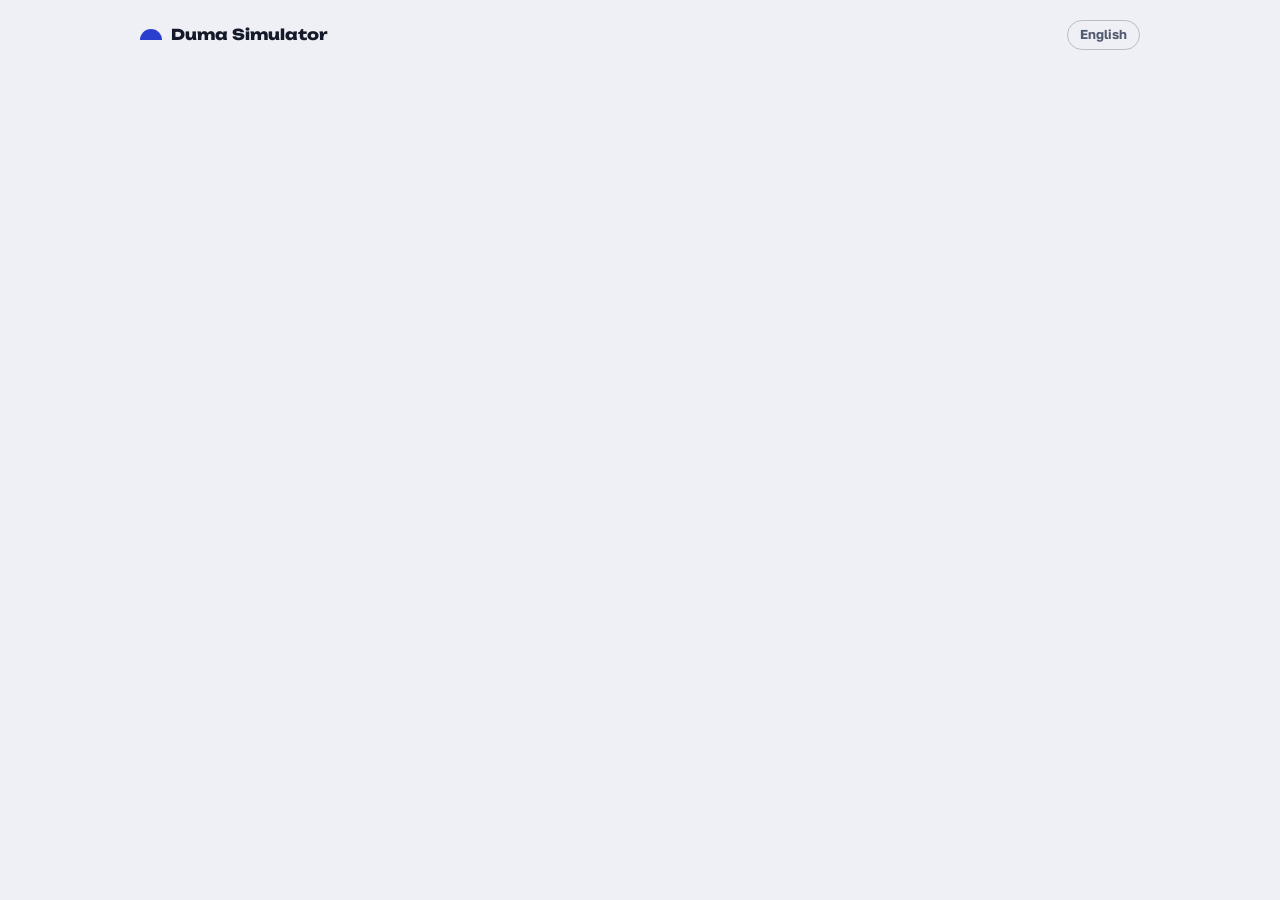
==== ru/index.html @ 5d087ceb "Add Bulgarian scenarios: 2024 and 2026 National Assembly elections with 2030s futures Co-Authored-By" ====
<!DOCTYPE html>
<html lang="ru">
<head>
<meta charset="UTF-8">
<meta name="viewport" content="width=device-width, initial-scale=1">
<title>Duma Simulator — тест</title>
<meta name="description" content="Тест о Государственной думе: выборы 1993–2026 годов, партии, коалиции, правительство и состав Думы по вашим ответам.">
<!--redirect--><script>try{if(localStorage.getItem('duma-sim-lang')==='en')location.replace('../index.html');}catch(e){}</script><!--/redirect-->
<link rel="icon" type="image/svg+xml" href="../img/favicon.svg">
<link rel="icon" type="image/png" sizes="180x180" href="../img/icon-180.png">
<link rel="apple-touch-icon" href="../img/icon-180.png">
<link rel="preconnect" href="https://fonts.googleapis.com">
<link rel="preconnect" href="https://fonts.gstatic.com" crossorigin>
<link rel="stylesheet" href="https://fonts.googleapis.com/css2?family=Golos+Text:wght@400;500;600;700&family=Unbounded:wght@600;800&display=swap">
<link rel="stylesheet" href="../css/styles.css?v=31">
</head>
<body>

<div class="wrap">
  <div class="top">
    <div class="brand"><i></i>Duma Simulator</div>
    <div class="top-r">
      <button type="button" class="link" id="toBuild" hidden>← К настройкам теста</button>
      <!--lang--><a class="lang" href="../index.html" lang="en" onclick="try{localStorage.setItem('duma-sim-lang','en')}catch(e){}">English</a><!--/lang-->
    </div>
  </div>
  <main id="app"></main>
</div>

<script src="../vendor/d3.min.js?v=31"></script>
<script src="../vendor/d3-parliament.js?v=31"></script>
<script src="js/photos.js?v=31"></script>
<script src="js/logos.js?v=31"></script>
<script src="js/data.js?v=31"></script>
<script src="js/world.js?v=31"></script>
<script src="../js/map.js?v=31"></script>
<script src="js/future.js?v=31"></script>
<script src="../js/futmap.js?v=31"></script>
<script src="js/bulgaria.js?v=31"></script>
<script src="../js/bgmap.js?v=31"></script>
<script src="js/app.js?v=31"></script>
</body>
</html>
---- css/styles.css ----
/* Базовый сброс */
html{-webkit-text-size-adjust:100%}
body{margin:0}
img{max-width:100%}
[hidden]{display:none!important}

/* Layout: одна рабочая колонка 1040px; конструктор — пресеты и четыре пронумерованных шага, дальше тест идёт экран за экраном */
:root{
  --bg:#eef0f5; --surface:#ffffff; --sunk:#e5e8ef; --pend:#d3d8e3;
  --line:rgba(22,28,45,.12); --line2:rgba(22,28,45,.24);
  --ink:#151a2b; --ink2:#525a70; --ink3:#868da3;
  --accent:#2a3fd0; --accent-soft:#e3e7fb; --accent-mid:#b9c2f4; --on-accent:#ffffff;
  --accent2:#d9781a; --gold:#f2c230; --on-gold:#3a2c00; --up:#1f9d55; --down:#d64545;
  --wb-bg:#f8f9fa; --wb-fg:#202122; --wb-line:#a2a9b1; --wb-head:#eaecf0; --wb-link:#3366cc; --wb-mute:#54595d;
  --display:'Unbounded','Golos Text',system-ui,sans-serif;
  --body:'Golos Text',system-ui,-apple-system,'Segoe UI',sans-serif;
}
@media (prefers-color-scheme: dark){ :root:not([data-theme="light"]){
  --bg:#0f1220; --surface:#191d2e; --sunk:#232840; --pend:#31374f;
  --line:rgba(255,255,255,.09); --line2:rgba(255,255,255,.22);
  --ink:#e9ebf3; --ink2:#a3aabf; --ink3:#6b728b;
  --accent:#8f9dff; --accent-soft:#232b55; --accent-mid:#3a478c; --on-accent:#0f1220;
  --accent2:#f0a550; --gold:#ffd84d; --on-gold:#221a00; --up:#5fe39a; --down:#ff7b7b; color-scheme:dark } }
:root[data-theme="dark"]{
  --bg:#0f1220; --surface:#191d2e; --sunk:#232840; --pend:#31374f;
  --line:rgba(255,255,255,.09); --line2:rgba(255,255,255,.22);
  --ink:#e9ebf3; --ink2:#a3aabf; --ink3:#6b728b;
  --accent:#8f9dff; --accent-soft:#232b55; --accent-mid:#3a478c; --on-accent:#0f1220;
  --accent2:#f0a550; --gold:#ffd84d; --on-gold:#221a00; --up:#5fe39a; --down:#ff7b7b; color-scheme:dark }

*{box-sizing:border-box}
body{background:var(--bg);color:var(--ink);font:400 15px/1.5 var(--body)}
button,input,select,textarea{font:inherit;color:inherit}
:focus-visible{outline:2px solid var(--accent);outline-offset:2px;border-radius:6px}
h1,h2,h3{font-family:var(--display);text-wrap:balance;margin:0;letter-spacing:-.01em}
.wrap{max-width:1040px;margin:0 auto;padding-inline:20px;padding-block:20px 56px}
.top{display:flex;align-items:center;justify-content:space-between;gap:12px;flex-wrap:wrap;margin-bottom:22px}
.brand{font:800 15px var(--display);display:flex;align-items:center;gap:9px}
.top-r{display:flex;align-items:center;gap:6px 16px;flex-wrap:wrap}
.lang{font-size:13px;font-weight:700;color:var(--ink2);text-decoration:none;border:1px solid var(--line2);border-radius:999px;padding:4px 12px}
.lang:hover{color:var(--accent);border-color:var(--accent)}
.brand i{width:22px;height:11px;border-radius:22px 22px 0 0;background:var(--accent);display:block}
.dot{display:inline-block;width:10px;height:10px;border-radius:50%;margin-right:6px;flex-shrink:0}
.logo{display:inline-block;width:22px;height:22px;border-radius:6px;object-fit:contain;background:var(--wb-bg);border:2px solid var(--line2);margin-right:7px;vertical-align:-6px;flex-shrink:0}
.hint{font-size:13px;color:var(--ink2);margin:0;max-width:68ch}
.cta{border:0;border-radius:999px;background:var(--accent);color:var(--on-accent);font-weight:700;padding:11px 22px;cursor:pointer}
.cta:disabled{opacity:.35;cursor:default}
.cta.ghost{background:transparent;color:var(--accent);box-shadow:inset 0 0 0 1.5px var(--accent)}
.link{border:0;background:none;color:var(--ink2);font-weight:600;font-size:13.5px;cursor:pointer;padding:6px 0}
.link:hover{color:var(--accent)}
.link:disabled{opacity:.35;cursor:default}
.box{background:var(--surface);border:1px solid var(--line);border-radius:14px;padding:18px}
.stack{display:grid;gap:18px}

/* Зал (d3-parliament) */
.hemi svg{display:block;width:100%;height:auto;overflow:visible}
.hemi .seat{transition:fill .45s ease,opacity .3s}
.hemi .seat.dim{opacity:.13}
.hemi .big{fill:var(--ink);font:800 44px var(--display)}
.hemi .sm{fill:var(--ink2);font:500 17px var(--body)}

/* Конструктор */
.intro h1{font-size:clamp(26px,4.6vw,42px);line-height:1.08;margin-bottom:10px}
.intro p{color:var(--ink2);max-width:62ch;margin:0}
.step{display:grid;gap:14px}
.step>header{display:flex;align-items:baseline;gap:6px 12px;flex-wrap:wrap}
.step .num{font:800 13px var(--display);color:var(--on-accent);background:var(--accent);width:26px;height:26px;border-radius:50%;display:inline-flex;align-items:center;justify-content:center;flex-shrink:0;align-self:center}
.step h2{font-size:19px}
.presets{display:grid;grid-template-columns:repeat(auto-fill,minmax(190px,1fr));gap:8px}
.preset{position:relative;display:block;text-align:left;border:1.5px solid var(--line2);background:var(--surface);border-radius:12px;padding:10px 12px;cursor:pointer;min-width:0}
.preset:hover{border-color:var(--accent)}
.preset[aria-pressed="true"]{border-color:var(--accent);box-shadow:0 0 0 1px var(--accent);background:var(--accent-soft)}
.preset b{display:block;padding-right:18px}
.preset span{display:block;font-size:12.5px;color:var(--ink2);line-height:1.35;margin-top:2px}
.pwrap{position:relative;min-width:0;display:grid}
.pwrap .x{position:absolute;top:4px;right:4px;width:24px;height:24px;font-size:16px}
.psave{display:flex;gap:8px;flex-wrap:wrap;align-items:center}
.psave .in{flex:1;min-width:160px;max-width:320px}
.parl{display:grid;grid-template-columns:1.1fr .9fr;gap:28px;align-items:center}
.parl-form{display:grid;gap:16px;min-width:0}
.lbl{font-size:12px;font-weight:700;letter-spacing:.06em;text-transform:uppercase;color:var(--ink2);display:block;margin-bottom:6px}
.seats{display:flex;align-items:center;gap:14px}
.seats input[type=number]{width:108px;font:800 24px var(--display);padding:6px 10px;border:1.5px solid var(--line2);border-radius:10px;background:var(--surface);font-variant-numeric:tabular-nums}
.seats input[type=range]{flex:1;min-width:0;accent-color:var(--accent)}
.chips{display:flex;flex-wrap:wrap;gap:6px}
.chip{border:1px solid var(--line2);background:var(--surface);border-radius:999px;padding:4px 12px;font-size:12.5px;font-weight:600;cursor:pointer;color:var(--ink2);display:inline-flex;align-items:center}
.chip:hover,.chip[aria-pressed="true"]{border-color:var(--accent);color:var(--accent)}
.chip[aria-pressed="true"]{background:var(--accent-soft)}
.sys{border:0;padding:0;margin:0;display:grid;grid-template-columns:repeat(auto-fit,minmax(170px,1fr));gap:8px;min-width:0}
.sys label{position:relative;display:block;border:1.5px solid var(--line2);border-radius:12px;padding:10px 12px;cursor:pointer;background:var(--surface)}
.sys input[type=radio],.sys input[type=checkbox]{position:absolute;opacity:0}
.sys label:has(input:checked){border-color:var(--accent);box-shadow:0 0 0 1px var(--accent);background:var(--accent-soft)}
.sys label:has(input:focus-visible){outline:2px solid var(--accent);outline-offset:2px}
.sys label:has(input:disabled){opacity:.45;cursor:default}
.sys b{display:block;font-weight:700;margin-bottom:2px;line-height:1.25}
.sys span{font-size:12.5px;color:var(--ink2);line-height:1.4;display:block}
.parl-fig{margin:0;min-width:0}
.parl-leg{display:flex;flex-wrap:wrap;justify-content:center;gap:4px 16px;font-size:12.5px;color:var(--ink2);margin-top:8px}
.parl-leg b{color:var(--ink);font-variant-numeric:tabular-nums}
.ring{display:inline-block;width:10px;height:10px;border-radius:50%;border:3px solid var(--accent2);margin-right:6px}
.note{font-size:12.5px;color:var(--ink2);background:var(--sunk);border-radius:8px;padding:8px 11px}

.rows{display:grid;gap:6px}
.in{width:100%;min-width:0;border:1px solid var(--line);border-radius:8px;background:var(--surface);padding:6px 9px}
.in:hover{border-color:var(--line2)}
textarea.in{resize:vertical;line-height:1.35;display:block}
input[type=color]{width:34px;height:32px;padding:2px;border:1px solid var(--line2);border-radius:8px;background:var(--surface);cursor:pointer}
.x{border:0;background:none;color:var(--ink3);cursor:pointer;font-size:18px;line-height:1;width:30px;height:30px;border-radius:8px}
.x:hover{color:var(--down);background:var(--sunk)}
.x:disabled{opacity:.3;cursor:default}
.add{justify-self:start;border:1px dashed var(--line2);background:none;border-radius:8px;padding:6px 12px;font-size:13px;font-weight:600;color:var(--ink2);cursor:pointer}
.add:hover{color:var(--accent);border-color:var(--accent)}
.card{border:1px solid var(--line);border-radius:12px;background:var(--surface)}
.card>summary{cursor:pointer;padding:11px 14px;display:flex;align-items:center;gap:6px;font-weight:700}
.card>summary small{margin-left:auto;font-weight:500;color:var(--ink2);font-size:12.5px;white-space:nowrap}
.c-body{padding:4px 14px 14px;display:grid;gap:12px}
.c-body:empty{display:none}
.f-f{display:grid;grid-template-columns:34px minmax(120px,1fr) 2fr 30px;gap:8px;align-items:center}
.f-logo{display:flex;align-items:center;gap:10px;flex-wrap:wrap;font-size:13px;color:var(--ink2)}
.f-logo .logo{width:44px;height:44px;border-radius:10px;margin:0}
.f-logo .ph{width:44px;height:44px;border-radius:10px;border:1px dashed var(--line2);display:inline-flex;align-items:center;justify-content:center;font-size:11px;color:var(--ink3)}
.f-logo input[type=file]{font-size:12.5px;max-width:100%}
.tg{display:grid;grid-template-columns:110px 1fr;gap:8px;align-items:start}
.tg>span{font-size:11.5px;font-weight:700;letter-spacing:.05em;text-transform:uppercase;color:var(--ink3);padding-top:5px}
.tchip{border:1px solid var(--line2);background:var(--surface);border-radius:999px;padding:3px 10px;font-size:12.5px;font-weight:600;color:var(--ink2);cursor:pointer;display:inline-flex;align-items:center;gap:5px}
.tchip small{font-size:11px;font-weight:500;opacity:.85}
.tchip[data-l="1"]{background:var(--accent-soft);color:var(--ink);border-color:var(--accent-mid)}
.tchip[data-l="2"]{background:var(--accent-mid);color:var(--ink);border-color:var(--accent)}
.tchip[data-l="3"]{background:var(--accent);color:var(--on-accent);border-color:var(--accent)}
span.tchip{cursor:default}
.tchip .rm{border:0;background:none;color:inherit;cursor:pointer;padding:0 0 0 2px;font-size:14px;line-height:1}
.t-f{display:grid;grid-template-columns:34px 1.2fr 1fr 1fr 30px;gap:8px;align-items:center}
.q{border-top:1px solid var(--line);padding-top:12px;display:grid;gap:8px}
.q.off .q-ab,.q.off .q-t,.q.off .q-ax{opacity:.45}
.q-head{display:grid;grid-template-columns:22px 1fr 30px;gap:8px;align-items:center}
.q-head input[type=checkbox]{width:18px;height:18px;accent-color:var(--accent)}
.q-t{font-weight:700}
.q-ab{display:grid;grid-template-columns:1fr 1fr;gap:10px;padding-left:30px}
.opt{display:grid;gap:6px;min-width:0;align-content:start}
.opt label{display:grid;grid-template-columns:16px 1fr;gap:6px;align-items:start;font:800 12px var(--display);color:var(--ink3)}
.opt label span{padding-top:9px}
.trs{display:flex;flex-wrap:wrap;gap:5px;align-items:center;padding-left:22px}
.tsel{width:auto;max-width:150px;padding:3px 6px;font-size:12.5px;border-radius:999px;color:var(--ink2)}
.q-ax{padding-left:30px;display:grid;grid-template-columns:1fr auto;gap:10px;align-items:center;font-size:12px;color:var(--ink2)}
.q-ax svg{display:block;width:100%;height:auto}
.q-ax .in{width:auto;font-size:12.5px;padding:3px 6px}
.launch{position:sticky;bottom:calc(10px + env(safe-area-inset-bottom,0px));z-index:5;display:flex;align-items:center;gap:8px 16px;flex-wrap:wrap;background:var(--surface);border:1px solid var(--line2);border-radius:16px;padding:12px 16px;box-shadow:0 10px 30px rgba(10,14,40,.14)}
.launch span{font-size:13px;color:var(--ink2);flex:1;min-width:150px}
.io textarea{width:100%;min-height:120px;font:12px/1.4 ui-monospace,Consolas,monospace;margin:8px 0}
.io summary{cursor:pointer;font-weight:700}
.io .r{display:flex;gap:8px 14px;flex-wrap:wrap;align-items:center}

/* Приоритеты и вердикт о системе */
.narrow{max-width:720px;margin:0 auto}
.narrow h2,.res h2{font-size:clamp(24px,4vw,36px);line-height:1.1;margin-bottom:8px}
.lead{color:var(--ink2);margin:0 0 16px;max-width:60ch}
.lead b{color:var(--ink)}
.pr{display:grid;grid-template-columns:1fr 64px;gap:8px 12px;align-items:center;background:var(--surface);border:1px solid var(--line);border-radius:12px;padding:10px 12px}
.pr.off .nm,.pr.off .st{opacity:.45}
.pr .nm{font-weight:700;line-height:1.2;min-width:0}
.pr .nm small{display:block;font-weight:500;font-size:12px;color:var(--ink2);margin-top:2px}
.pr .st{text-align:right;font:800 18px var(--display);font-variant-numeric:tabular-nums;line-height:1}
.pr .st small{display:block;font:600 10.5px var(--body);color:var(--ink3);margin-top:3px}
.seg{grid-column:1/-1;display:flex;gap:2px;background:var(--sunk);border-radius:10px;padding:3px}
.seg button{flex:1;min-width:0;border:0;background:none;border-radius:7px;padding:6px 2px;font-size:12.5px;font-weight:600;color:var(--ink2);cursor:pointer;white-space:nowrap;overflow:hidden;text-overflow:ellipsis}
.seg button[aria-checked="true"]{background:var(--accent);color:var(--on-accent)}
.seg button[data-l="0"][aria-checked="true"]{background:var(--ink3);color:var(--surface)}
.go{display:flex;align-items:center;gap:14px;flex-wrap:wrap;margin-top:18px}
.go span{font-size:13px;color:var(--ink2)}
.vd{display:grid;gap:8px;margin:0 0 14px}
.vd div{display:grid;grid-template-columns:minmax(0,1.3fr) 1fr 34px;gap:10px;align-items:center;font-size:13.5px}
.vd div.win{font-weight:700}
.vd i{display:block;height:8px;border-radius:4px;background:var(--pend);overflow:hidden}
.vd i b{display:block;height:100%;background:var(--ink3);border-radius:4px}
.vd .win i b{background:var(--accent)}
.vd em{font:800 13px var(--display);font-style:normal;text-align:right;font-variant-numeric:tabular-nums}

/* Вопрос */
.prog{display:flex;gap:3px;margin-bottom:22px}
.prog i{flex:1;height:5px;border-radius:3px;background:var(--pend)}
.prog i.gap{margin-left:7px}
.prog i.done{background:var(--accent)}
.prog i.skip{background:color-mix(in srgb,var(--accent) 35%,var(--pend))}
.prog i.cur{background:var(--ink2)}
.meta{display:flex;align-items:center;gap:8px 10px;flex-wrap:wrap;font-size:13px;color:var(--ink2);margin-bottom:12px}
.meta b{color:var(--ink);font-size:14px}
.pill{border-radius:999px;padding:2px 10px;background:var(--surface);border:1px solid var(--line2);font-weight:700;color:var(--ink);font-size:12px}
.pill.d{border-color:var(--accent2)}
.qtitle{font-size:clamp(22px,3.4vw,32px);line-height:1.15;margin-bottom:20px}
.poles{display:grid;grid-template-columns:1fr 1fr;gap:12px}
.pole{border:1.5px solid var(--line2);background:var(--surface);border-radius:12px;padding:12px 14px;line-height:1.4;font-weight:600;cursor:pointer;text-align:left;opacity:var(--o,1);transition:border-color .2s,opacity .2s;min-width:0}
.pole.r{text-align:right}
.pole em{display:block;font:800 12px var(--display);font-style:normal;color:var(--ink3);margin-bottom:3px}
.pole.on{border-color:var(--accent);box-shadow:0 0 0 1px var(--accent)}
.pole.on em{color:var(--accent)}
.track{position:relative;height:56px;margin:14px 18px 0;touch-action:none;cursor:pointer;user-select:none;-webkit-user-select:none}
.track .rail{position:absolute;left:0;right:0;top:25px;height:6px;border-radius:3px;background:var(--pend)}
.track .tick{position:absolute;top:21px;width:2px;height:14px;margin-left:-1px;background:var(--line2)}
.track .tick.c{background:var(--ink3);height:18px;top:19px}
.track .fill{position:absolute;top:25px;height:6px;border-radius:3px;background:var(--accent)}
.ball{position:absolute;top:10px;width:36px;height:36px;margin-left:-18px;border-radius:50%;background:var(--surface);border:3px solid var(--ink3);box-shadow:0 4px 14px rgba(0,0,0,.18);cursor:grab;outline:none;transition:border-color .2s,transform .15s}
.ball::after{content:"";position:absolute;inset:7px;border-radius:50%;background:var(--ink3)}
.track.set .ball{border-color:var(--accent)}
.track.set .ball::after{background:var(--accent)}
.ball:focus-visible{box-shadow:0 0 0 4px color-mix(in srgb,var(--accent) 35%,transparent),0 4px 14px rgba(0,0,0,.18)}
.track.drag .ball{cursor:grabbing;transform:scale(1.12)}
.track.anim .ball,.track.anim .fill{transition:left .25s ease,width .25s ease,border-color .2s}
.val{text-align:center;font-size:13.5px;font-weight:600;color:var(--ink2);min-height:20px;margin-top:2px}
.nav2{display:flex;align-items:center;gap:18px;flex-wrap:wrap;margin-top:22px}
.kbd{font-size:11.5px;color:var(--ink3);margin-top:12px}
@media (hover:none){.kbd{display:none}}

/* Табло */
.board h2{font-size:clamp(18px,3vw,26px);line-height:1.15}
.board h2 em{font-style:normal;color:var(--accent)}
.board .eyebrow{font-size:11px;font-weight:700;letter-spacing:.12em;text-transform:uppercase;color:var(--ink2)}
.bcols{display:grid;grid-template-columns:1.05fr .95fr;gap:28px;align-items:center;margin-top:14px}
.bcols>*{min-width:0}
.sb{position:relative}
.sr{position:absolute;left:0;right:0;height:40px;display:grid;grid-template-columns:22px 1fr 54px 44px;gap:10px;align-items:center;padding:0 10px 0 8px;border-radius:9px;background:var(--sunk);border-left:4px solid var(--c);transition:top .8s cubic-bezier(.2,.8,.2,1)}
.sr.maj{box-shadow:0 0 0 2px var(--gold)}
.sr .rk{font:800 13px var(--display);color:var(--ink2);text-align:center}
.sr .nm{min-width:0}
.sr .nm b{display:block;font-size:13.5px;white-space:nowrap;overflow:hidden;text-overflow:ellipsis;line-height:1.2}
.sr .nm .logo{width:16px;height:16px;border-width:1px;border-radius:4px;margin-right:5px;vertical-align:-3px}
.sr .bar{display:block;position:relative;height:4px;border-radius:2px;background:var(--pend);margin-top:4px}
.sr .bar span{position:absolute;left:0;top:0;bottom:0;border-radius:2px;background:var(--c);transition:width .7s ease}
.sr .bar em{position:absolute;left:70%;top:-3px;bottom:-3px;width:2px;background:var(--ink3)}
.sr .pts{justify-self:center;font:800 12px var(--display);color:var(--on-gold);background:var(--gold);border-radius:7px;padding:3px 6px;min-width:40px;text-align:center;opacity:0;transform:scale(.4);transition:opacity .25s,transform .4s cubic-bezier(.3,1.6,.5,1)}
.sr .pts.show{opacity:1;transform:none}
.sr .pts.zero{background:var(--pend);color:var(--ink2)}
.sr .pts.neg{background:var(--down);color:var(--surface)}
.sr .tot{text-align:right;font:800 17px var(--display);font-variant-numeric:tabular-nums}
.msg{min-height:22px;margin:10px 0 0;font-weight:700;text-align:center}
.bfoot{display:flex;justify-content:space-between;gap:10px;flex-wrap:wrap;margin-top:12px;font-size:12px;color:var(--ink2)}
.bnav{display:flex;align-items:center;justify-content:space-between;gap:12px;flex-wrap:wrap;margin-top:16px}

/* Результат */
.main{display:grid;grid-template-columns:1.1fr .9fr;gap:32px;align-items:center}
.main>*{min-width:0}
.leg{display:grid;gap:2px}
.row{display:grid;grid-template-columns:auto minmax(0,1.5fr) 1fr auto;gap:8px;align-items:center;border:0;background:none;text-align:left;padding:7px 6px;border-radius:8px;cursor:pointer;font-size:13.5px}
.row:hover,.row[aria-pressed="true"]{background:var(--sunk)}
.row .dot,.row .logo{margin:0}
.row b{white-space:nowrap;overflow:hidden;text-overflow:ellipsis}
.row .bar{height:8px;border-radius:4px;background:var(--pend);overflow:hidden}
.row .bar span{display:block;height:100%;border-radius:4px;transition:width .5s}
.row .n{text-align:right;font:800 13px var(--display);font-variant-numeric:tabular-nums;white-space:nowrap}
.row .n small{font:500 11px var(--body);color:var(--ink2);margin-right:6px}
.row.zero{opacity:.45}
.desc{font-size:13px;color:var(--ink2);background:var(--sunk);border-radius:8px;padding:9px 11px;margin-top:8px;min-height:40px}
.desc b{color:var(--ink)}
.box h3{font-size:15px;margin-bottom:4px}
.box .hint{margin-bottom:10px}
.coal{display:grid;grid-template-columns:repeat(auto-fit,minmax(240px,1fr));gap:8px}
.co{border:1px solid var(--line2);border-radius:10px;padding:9px 11px;min-width:0}
.co .t{display:flex;justify-content:space-between;align-items:baseline;gap:8px;font-size:13px;font-weight:700}
.co .t em{font:800 14px var(--display);font-style:normal;color:var(--accent)}
.co .bar{position:relative;display:flex;height:10px;border-radius:5px;overflow:hidden;background:var(--pend);margin-top:7px}
.co .bar span{display:block;height:100%}
.co .bar em{position:absolute;top:-2px;bottom:-2px;width:2px;background:var(--ink);opacity:.7}
.ths{display:grid;grid-template-columns:1fr 1fr;gap:6px 22px}
.tr{display:grid;grid-template-columns:1fr 60px;gap:5px 10px;align-items:center;padding:8px;border-radius:10px;border:1px solid transparent;cursor:pointer;min-width:0}
.tr:hover,.tr[aria-pressed="true"]{background:var(--sunk)}
.tr[aria-pressed="true"]{border-color:var(--line2)}
.tr .nm{font-weight:700;font-size:13.5px;min-width:0}
.tr .n{text-align:right;font:800 15px var(--display);font-variant-numeric:tabular-nums}
.tr .tb{grid-column:1/-1;display:flex;height:10px;border-radius:5px;overflow:hidden;background:var(--pend)}
.tr .tb i{display:block;height:100%}
.tr.na{opacity:.5;cursor:default}
.strips{display:grid;grid-template-columns:1fr 1fr;gap:10px 14px;align-items:start}
.strip{background:var(--sunk);border-radius:12px;padding:10px 12px 6px;min-width:0}
.strip .l{display:flex;justify-content:space-between;gap:8px;font-size:11.5px;color:var(--ink2)}
.strip .l b{color:var(--ink);font-size:12px;text-align:center}
.strip svg{display:block}
.fleg{display:flex;flex-wrap:wrap;gap:4px 12px;font-size:11.5px;color:var(--ink2);margin-bottom:10px}
.fleg .dot{width:8px;height:8px;margin-right:4px}
.you{background:var(--surface);box-shadow:inset 0 0 0 2px var(--ink)}
.qd summary{cursor:pointer;font-size:11.5px;font-weight:600;color:var(--accent);width:max-content;padding:2px 0}
.qd[open]{background:var(--surface);border-radius:10px;padding:4px 10px 6px;margin:4px -4px 6px}
.qr{padding:8px 0;border-top:1px solid var(--line)}
.qr .h{display:flex;justify-content:space-between;align-items:center;gap:8px;font-size:12.5px;flex-wrap:wrap}
.near{display:inline-flex;align-items:center;padding:3px 10px 3px 8px;border-radius:999px;font-size:11.5px;font-weight:700;background:color-mix(in srgb,var(--c) 14%,var(--surface));border:1px solid color-mix(in srgb,var(--c) 50%,transparent)}
.near small{font-size:10.5px;font-weight:500;color:var(--ink2);margin-right:6px}
.near .dot{width:8px;height:8px;margin-right:5px;background:var(--c)}
.near.off{font-weight:500;color:var(--ink3);background:var(--sunk);border-color:var(--line)}
.qr .ab{display:flex;justify-content:space-between;gap:12px;font-size:10.5px;line-height:1.35;color:var(--ink3)}
.qr .ab span{max-width:48%}
.qr .ab span+span{text-align:right}
.acts{display:flex;flex-wrap:wrap;gap:10px}
/* Мир вокруг Думы: карта, законопроекты */
#presbox:empty,#mapbox:empty,#billbox:empty{display:none}
.co .bar em.cm{background:var(--accent2);opacity:1}
.mapgrid{display:grid;grid-template-columns:1.6fr 1fr;gap:20px;align-items:start}
.mapgrid>*{min-width:0}
.rumap svg{display:block;width:100%;height:auto}
.rumap .rg{stroke:var(--surface);stroke-width:.7;cursor:pointer;transition:opacity .2s}
.rumap .rg:hover{opacity:.75}
.rumap .rg.sel{stroke:var(--ink);stroke-width:2}
.rumap .rg.city{stroke:var(--ink);stroke-width:1.2}
.bill{border-top:1px solid var(--line);padding:12px 0 4px}
.bill .h{display:flex;justify-content:space-between;align-items:center;gap:10px;flex-wrap:wrap;margin-bottom:2px}
.bill .hint{margin:4px 0;max-width:none}
.pill.ok{border-color:var(--up);color:var(--up)}
.pill.bad{border-color:var(--down);color:var(--down)}
.vbar{position:relative;display:flex;height:12px;border-radius:6px;background:var(--pend);margin:8px 0 4px}
.vbar span{display:block;height:100%}
.vbar .y{background:var(--up);border-radius:6px 0 0 6px}
.vbar .a{background:var(--ink3)}
.vbar .n{background:var(--down)}
.vbar em{position:absolute;top:-3px;bottom:-3px;width:2px;background:var(--ink)}
.vnum{display:flex;flex-wrap:wrap;gap:4px 16px;font-size:12.5px;color:var(--ink2);font-variant-numeric:tabular-nums}
.vnum b{color:var(--ink)}
.bvs{display:grid;gap:2px;font-size:12.5px;color:var(--ink2);margin:6px 0 2px}
.bvs .dot{width:8px;height:8px;margin:0 4px 0 2px}
@media (max-width:820px){.mapgrid{grid-template-columns:1fr}}
.cmp svg{display:block;width:100%;max-width:440px;height:auto;margin:0 auto}
.cmp .ax{font:600 10.5px var(--body);fill:var(--ink2);letter-spacing:.03em}
.cmp .lb{font:500 10.5px var(--body);fill:var(--ink)}
.cmp .lb.you{font-weight:700}
.chip:disabled{opacity:.4;cursor:default}
.chip.veto[aria-pressed="true"]{border-color:var(--down);color:var(--down);background:color-mix(in srgb,var(--down) 12%,var(--surface))}
.coed{display:grid;gap:6px;padding:10px 0;border-top:1px solid var(--line)}
.chk{display:flex;gap:8px;align-items:flex-start;font-size:13.5px;margin-top:6px}
.chk input{width:18px;height:18px;accent-color:var(--accent);flex-shrink:0}
.co .t small{display:block;font-weight:500;font-size:12px;color:var(--ink2);margin-top:1px}
.chip .logo{width:16px;height:16px;border-width:1px;border-radius:4px;margin-right:5px;vertical-align:0}
.cab-row{display:grid;grid-template-columns:26px minmax(0,1.2fr) minmax(0,1fr) minmax(0,1fr);gap:10px;align-items:center;padding:8px 0 8px 10px;border-top:1px solid var(--line);border-left:4px solid var(--c)}
.cab-row .rk{font:800 12px var(--display);color:var(--ink3);text-align:center}
.cab-row .nm{min-width:0}
.cab-row .nm small{display:block;font-size:12px;color:var(--ink2)}
.cab-row .nm small.who{font-size:13.5px;color:var(--ink)}
@media (max-width:820px){.cab-row{grid-template-columns:26px minmax(0,1fr)}.cab-row select{grid-column:2}}
.ppl{display:grid;gap:6px;min-width:0}
.pp{display:grid;grid-template-columns:30px minmax(0,1.3fr) minmax(0,1fr) auto auto 30px;gap:8px;align-items:center}
.ava{width:40px;height:50px;object-fit:cover;object-position:50% 20%;border-radius:6px;border:1px solid var(--line2);background:var(--sunk);float:left;margin-right:10px}
.ava.sm{width:30px;height:38px;float:none;margin:0;display:block}
.chip.up{cursor:pointer}
#credits p{margin:3px 0;font-size:11.5px;overflow-wrap:anywhere}
#credits summary{cursor:pointer}
@media (max-width:820px){.pp{grid-template-columns:30px minmax(0,1fr) auto 30px}.pp select{grid-column:2/-1;grid-row:2}}
.wb-ph.pic{background:var(--wb-bg)}
.wb-ph.pic img{width:100%;height:100%;object-fit:cover;object-position:50% 20%;max-width:none;max-height:none}
/* Викибокс: намеренно один и тот же светлый вид в обеих темах, как на странице Википедии */
.wb{width:100%;max-width:440px;margin:0 auto;border:1px solid var(--wb-line);border-collapse:collapse;background:var(--wb-bg);color:var(--wb-fg);font:12.5px/1.45 sans-serif;table-layout:fixed}
.wb th,.wb td{padding:3px 5px;vertical-align:top;text-align:center;overflow-wrap:anywhere}
.wb th[scope=row]{text-align:left;font-weight:700;width:26%}
.wb .wb-left{text-align:left}
.wb .wb-title{font-size:14.5px;background:var(--wb-head);padding:7px 5px}
.wb .wb-title div{font-weight:400;font-size:12px}
.wb-nav{display:grid;grid-template-columns:1fr auto 1fr;gap:8px}
.wb-nav span{color:var(--wb-link)}
.wb-nav span:first-child{text-align:left}
.wb-nav span:last-child{text-align:right}
.wb .wb-sub{font-weight:700;border-bottom:1px solid var(--wb-line);padding-bottom:7px}
.wb .wb-hr{border-bottom:1px solid var(--wb-line);padding:0;height:4px}
.wb-ph{width:62px;height:78px;margin:5px auto 0;display:flex;align-items:center;justify-content:center;border:1px solid var(--wb-line)}
.wb-ph img{max-width:100%;max-height:100%;background:var(--wb-bg);padding:3px}
.wb-ph.pic img{padding:0}
.wb-ph span{color:var(--wb-bg);font:700 17px sans-serif;text-shadow:0 1px 2px rgba(0,0,0,.65)}
.wb-pn{font-weight:700}
.wb-pn i{display:block;height:5px;margin:0 auto 3px;width:80%;border:1px solid var(--wb-line)}
.wb-cap{font-size:11.5px;color:var(--wb-mute);padding-bottom:4px}
.wb .hemi{max-width:300px;margin:6px auto 0}
.det{font-size:13.5px;color:var(--ink2)}
.det summary{cursor:pointer;font-weight:700;color:var(--ink)}
.det p{margin:8px 0;max-width:72ch}
.foot{font-size:12px;color:var(--ink3);margin-top:28px;max-width:80ch}
.foot a{color:var(--ink2)}

@media (max-width:820px){
  .parl,.bcols,.main{grid-template-columns:1fr;gap:16px}
  .parl-fig{order:-1;max-width:420px;margin:0 auto;width:100%}
  .ths,.strips,.q-ab{grid-template-columns:1fr}
  .f-f{grid-template-columns:34px 1fr 30px}
  .f-f .fd{grid-column:1/-1}
  .t-f{grid-template-columns:34px 1fr 30px}
  .t-f .tp{grid-column:1/-1}
  .tg{grid-template-columns:1fr;gap:4px}
  .q-ab,.q-ax{padding-left:0}
  .q-ax{grid-template-columns:1fr}
  .bcols .hemi{max-width:320px;margin:0 auto;width:100%}
  .pole{font-size:14px;padding:10px 11px}
}
@media (prefers-reduced-motion:reduce){ .hemi .seat,.sr,.sr .bar span,.sr .pts,.row .bar span,.ball,.track.anim .ball,.track.anim .fill{transition:none} }

/* Карточка «Россия будущего» */
.fut-card{border:1px solid var(--line2);border-top:5px solid var(--fc);border-radius:12px;padding:16px;margin-top:12px;background:var(--surface)}
.fut-head{display:flex;align-items:center;gap:14px;margin-bottom:14px}
.fut-flag{width:96px;height:64px;flex-shrink:0;border:1px solid var(--line2);border-radius:4px;display:block}
.fut-head small,.fut-lead small{display:block;font-size:12px;color:var(--ink2);text-transform:uppercase;letter-spacing:.04em}
.fut-head b{font:800 22px/1.15 var(--display);display:block;overflow-wrap:anywhere}
.fut-body{display:grid;grid-template-columns:minmax(0,1fr) minmax(0,1.1fr);gap:18px;align-items:start}
.fut-lead{display:flex;align-items:center;gap:12px;margin-bottom:12px}
.fut-lead .wb-ph{margin:0;flex-shrink:0;color:#fff;font-weight:700}
.fut-lead b{font-size:17px}
.fut-info dl{margin:0;display:grid;gap:9px}
.fut-info dt{font-size:12px;color:var(--ink2);text-transform:uppercase;letter-spacing:.04em}
.fut-info dd{margin:2px 0 0;font-weight:600;overflow-wrap:anywhere}
.fut-mono{display:inline-flex;align-items:center;justify-content:center;min-width:22px;height:22px;padding:0 4px;border-radius:6px;color:#fff;font:800 10px var(--display);margin-right:7px;vertical-align:-5px;box-shadow:0 0 0 1px var(--line2)}
.fut-vis{display:grid;gap:10px}
.fut-vis figure{margin:0}
.fut-vis figcaption{font-size:12px;color:var(--ink2);text-align:center;margin-top:2px}
.fut-map{width:100%;height:auto;display:block}
.fut-map use,.fut-map path{stroke:var(--ink3);stroke-width:.6;stroke-opacity:.55}
.fut-map .off{fill:var(--line2)}
.fut-t{margin:14px 0 0;font-size:14.5px}
@media (max-width:640px){ .fut-body{grid-template-columns:1fr} .fut-head b{font-size:19px} }

/* Сворачиваемые разделы настройки теста */
details.sec{display:block}
.sec>summary{display:flex;align-items:center;gap:12px;cursor:pointer;list-style:none}
.sec>summary::-webkit-details-marker{display:none}
.sec>summary h2{font-size:19px;margin:0}
.sec-t{margin-left:auto;font-size:13px;font-weight:600;color:var(--accent);white-space:nowrap}
.sec-t::after{content:"▾";display:inline-block;margin-left:6px;transition:transform .15s}
.sec[open]>summary .sec-t::after{transform:rotate(180deg)}
.sec .t-close,.sec[open] .t-open{display:none}
.sec[open] .t-close{display:inline}
.sec:not(.box)>summary{padding:12px 14px;border:1px solid var(--line);border-radius:14px;background:var(--surface)}
.sec-b{display:grid;gap:14px;margin-top:14px}
.sec-hint{margin:-4px 2px -4px}
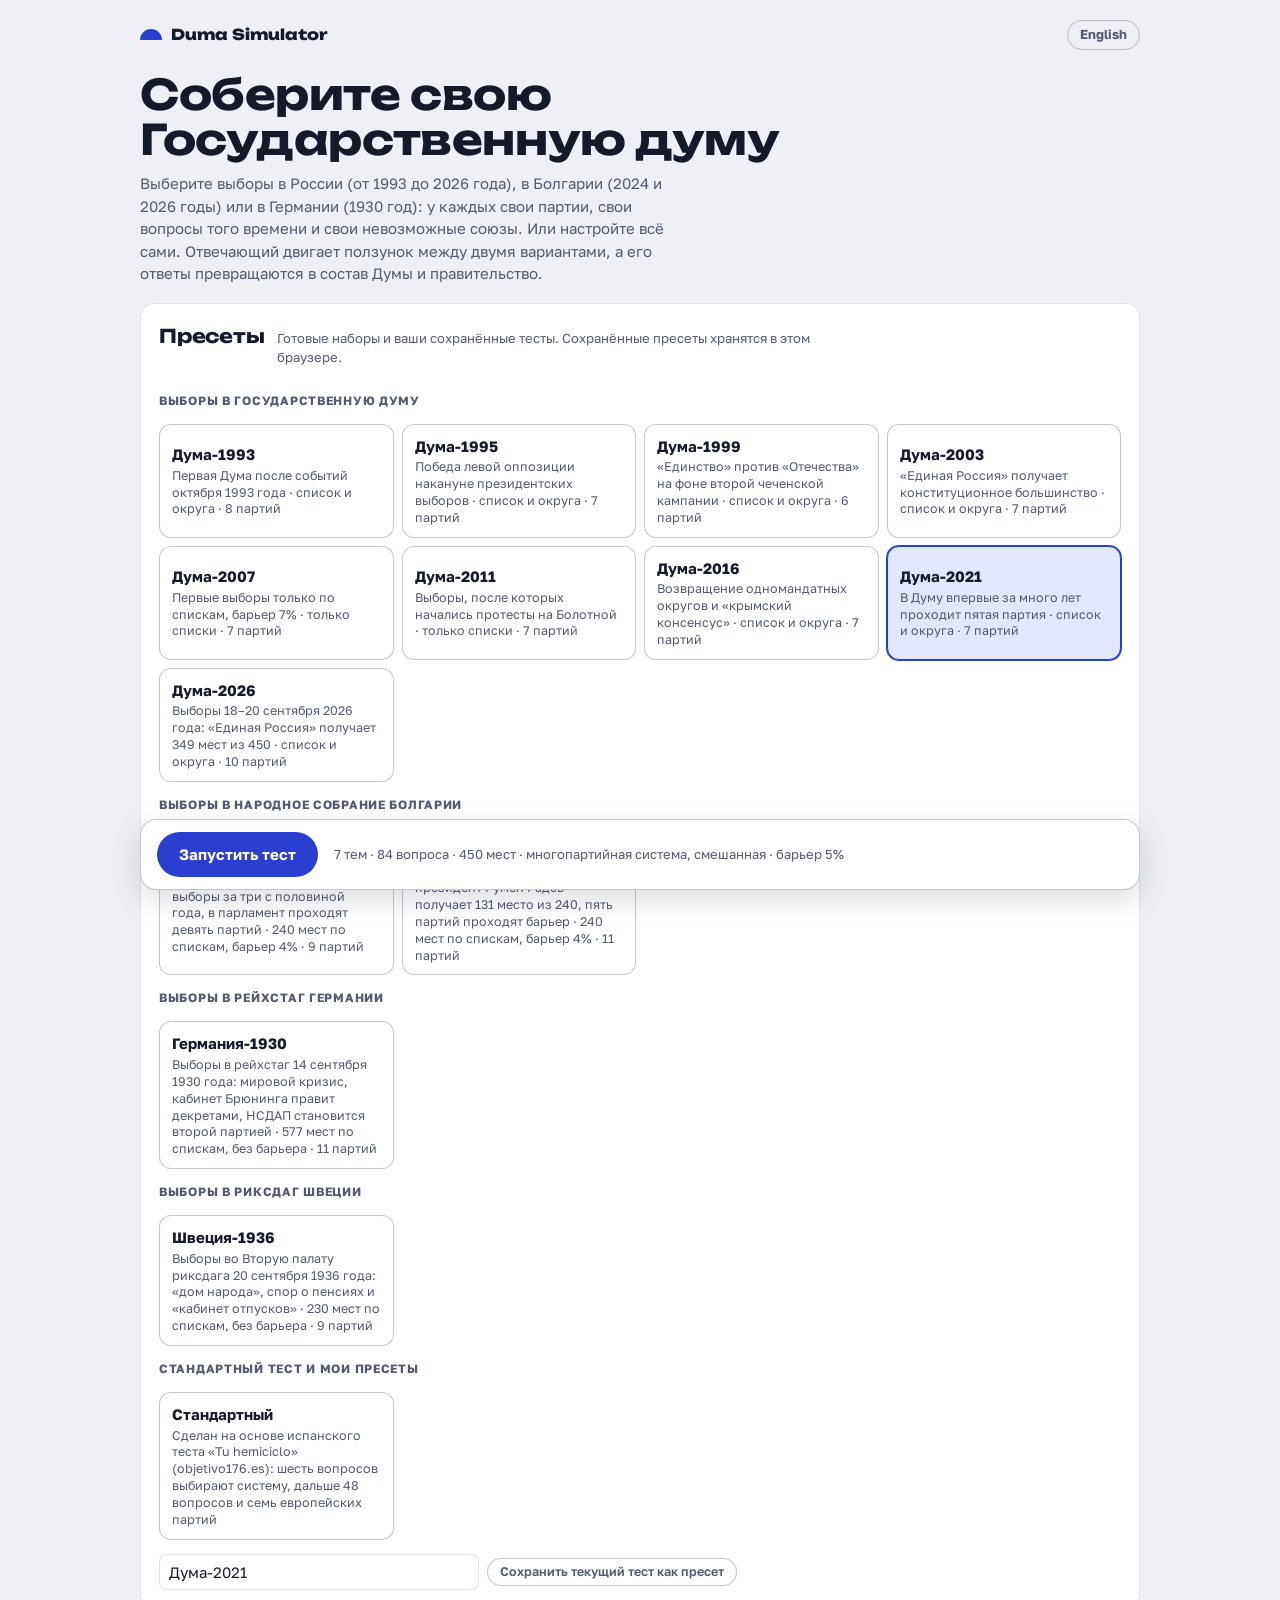
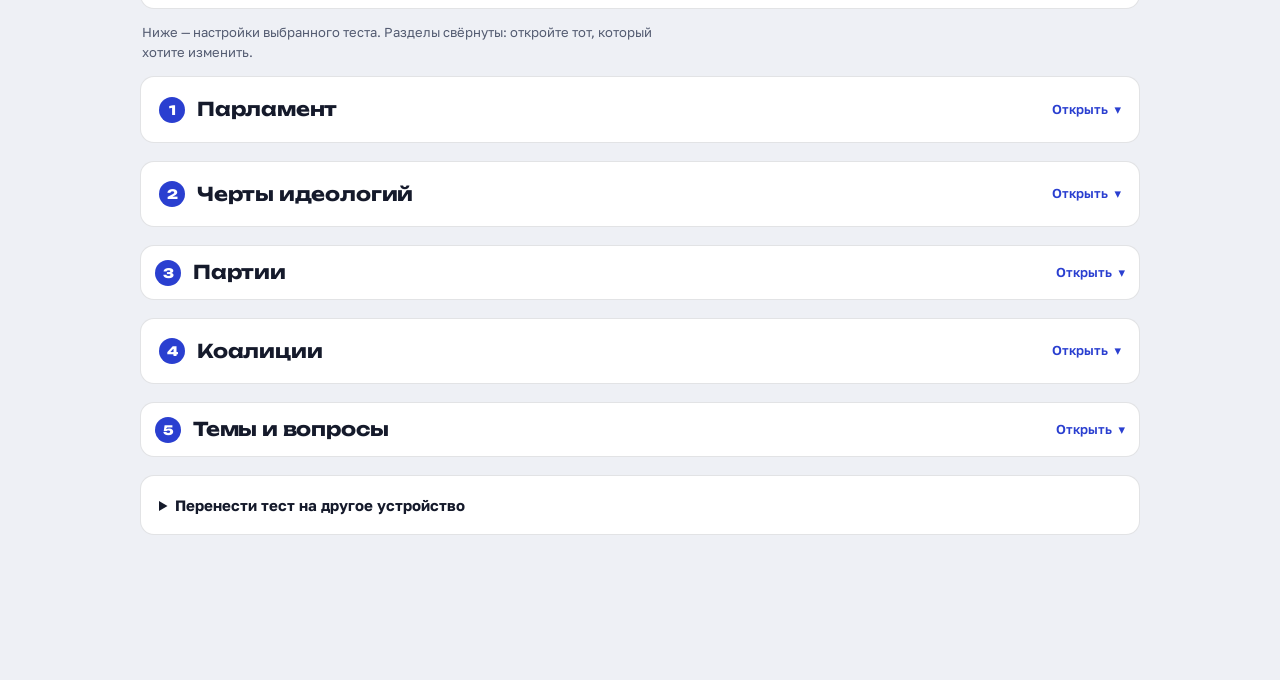
==== commit 81e96685: "Add Sweden 1936: Riksdag Second Chamber election with early-1940s futures Co-Authored-By: Claude Opu" ====
--- a/ru/index.html
+++ b/ru/index.html
@@ -12,7 +12,7 @@
 <link rel="preconnect" href="https://fonts.googleapis.com">
 <link rel="preconnect" href="https://fonts.gstatic.com" crossorigin>
 <link rel="stylesheet" href="https://fonts.googleapis.com/css2?family=Golos+Text:wght@400;500;600;700&family=Unbounded:wght@600;800&display=swap">
-<link rel="stylesheet" href="../css/styles.css?v=31">
+<link rel="stylesheet" href="../css/styles.css?v=33">
 </head>
 <body>
 
@@ -27,17 +27,21 @@
   <main id="app"></main>
 </div>
 
-<script src="../vendor/d3.min.js?v=31"></script>
-<script src="../vendor/d3-parliament.js?v=31"></script>
-<script src="js/photos.js?v=31"></script>
-<script src="js/logos.js?v=31"></script>
-<script src="js/data.js?v=31"></script>
-<script src="js/world.js?v=31"></script>
-<script src="../js/map.js?v=31"></script>
-<script src="js/future.js?v=31"></script>
-<script src="../js/futmap.js?v=31"></script>
-<script src="js/bulgaria.js?v=31"></script>
-<script src="../js/bgmap.js?v=31"></script>
-<script src="js/app.js?v=31"></script>
+<script src="../vendor/d3.min.js?v=33"></script>
+<script src="../vendor/d3-parliament.js?v=33"></script>
+<script src="js/photos.js?v=33"></script>
+<script src="js/logos.js?v=33"></script>
+<script src="js/data.js?v=33"></script>
+<script src="js/world.js?v=33"></script>
+<script src="../js/map.js?v=33"></script>
+<script src="js/future.js?v=33"></script>
+<script src="../js/futmap.js?v=33"></script>
+<script src="js/bulgaria.js?v=33"></script>
+<script src="../js/bgmap.js?v=33"></script>
+<script src="js/germany.js?v=33"></script>
+<script src="../js/demap.js?v=33"></script>
+<script src="js/sweden.js?v=33"></script>
+<script src="../js/semap.js?v=33"></script>
+<script src="js/app.js?v=33"></script>
 </body>
 </html>
